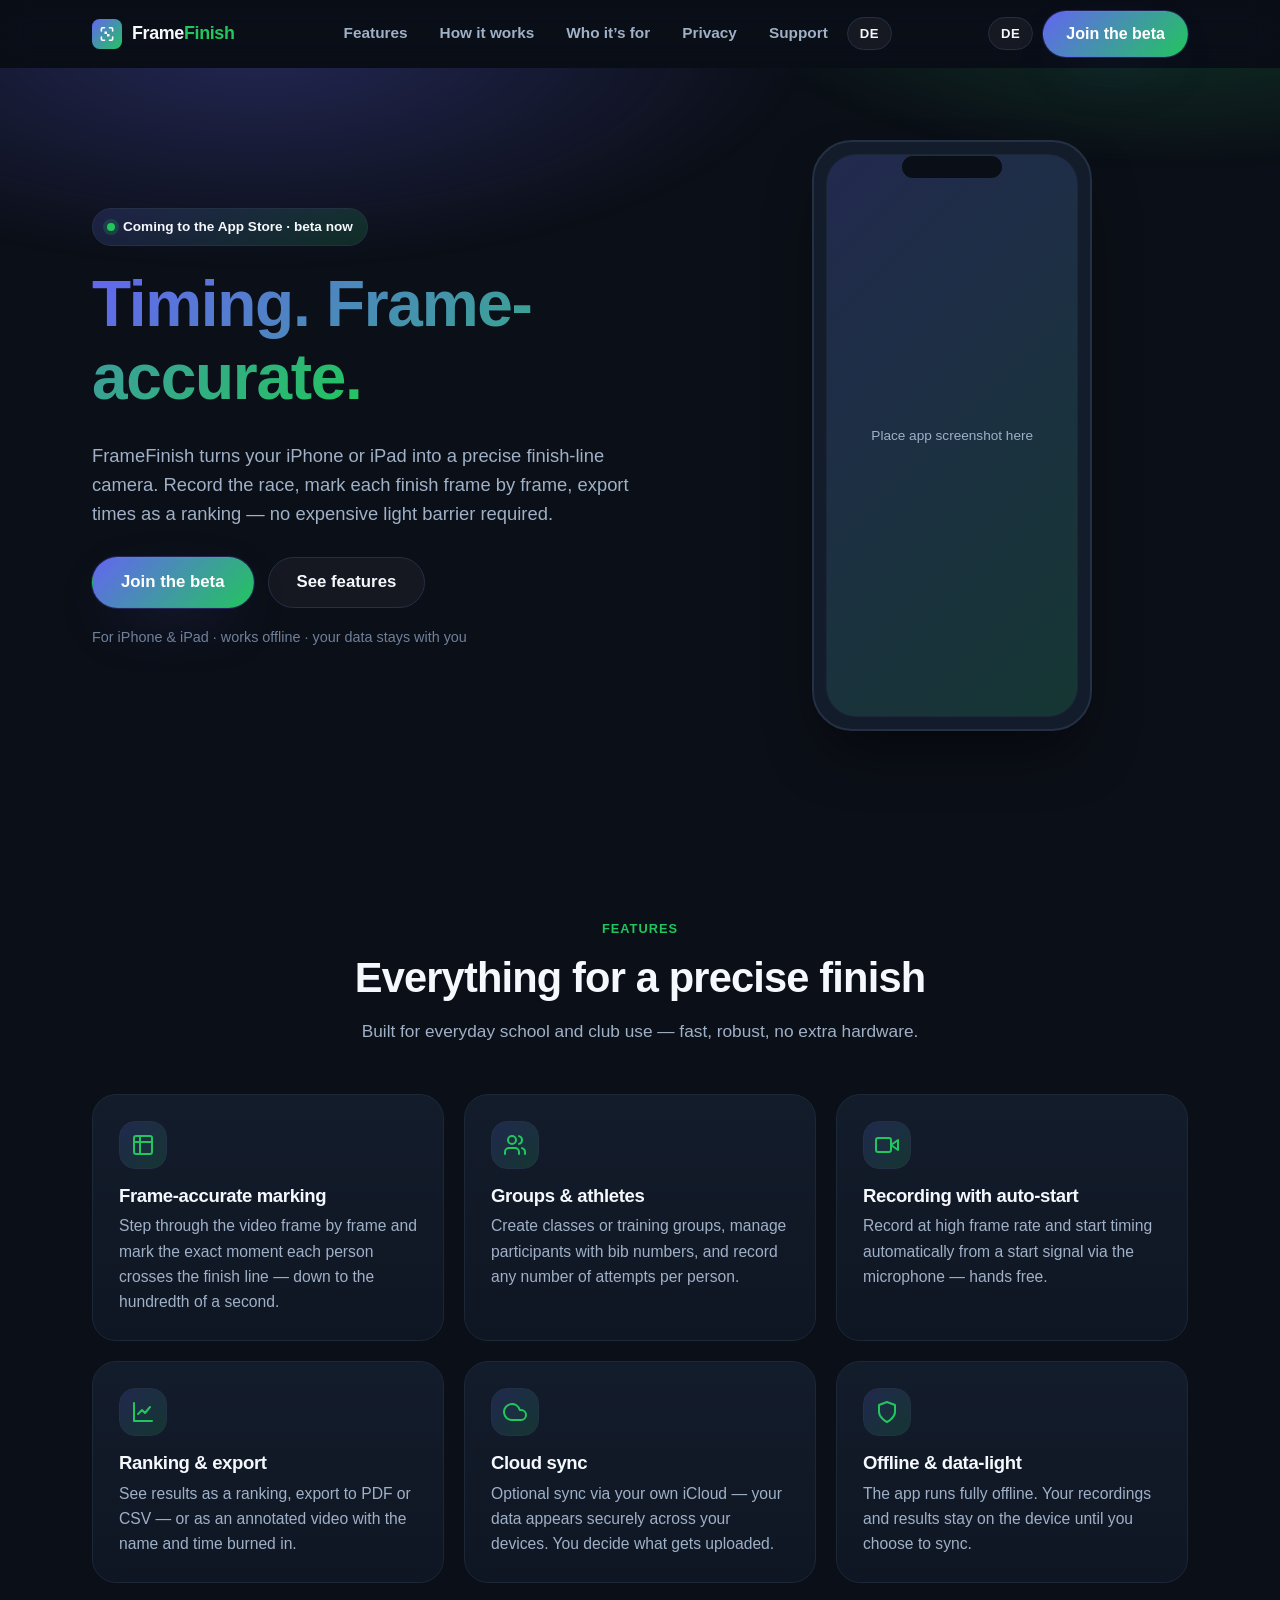
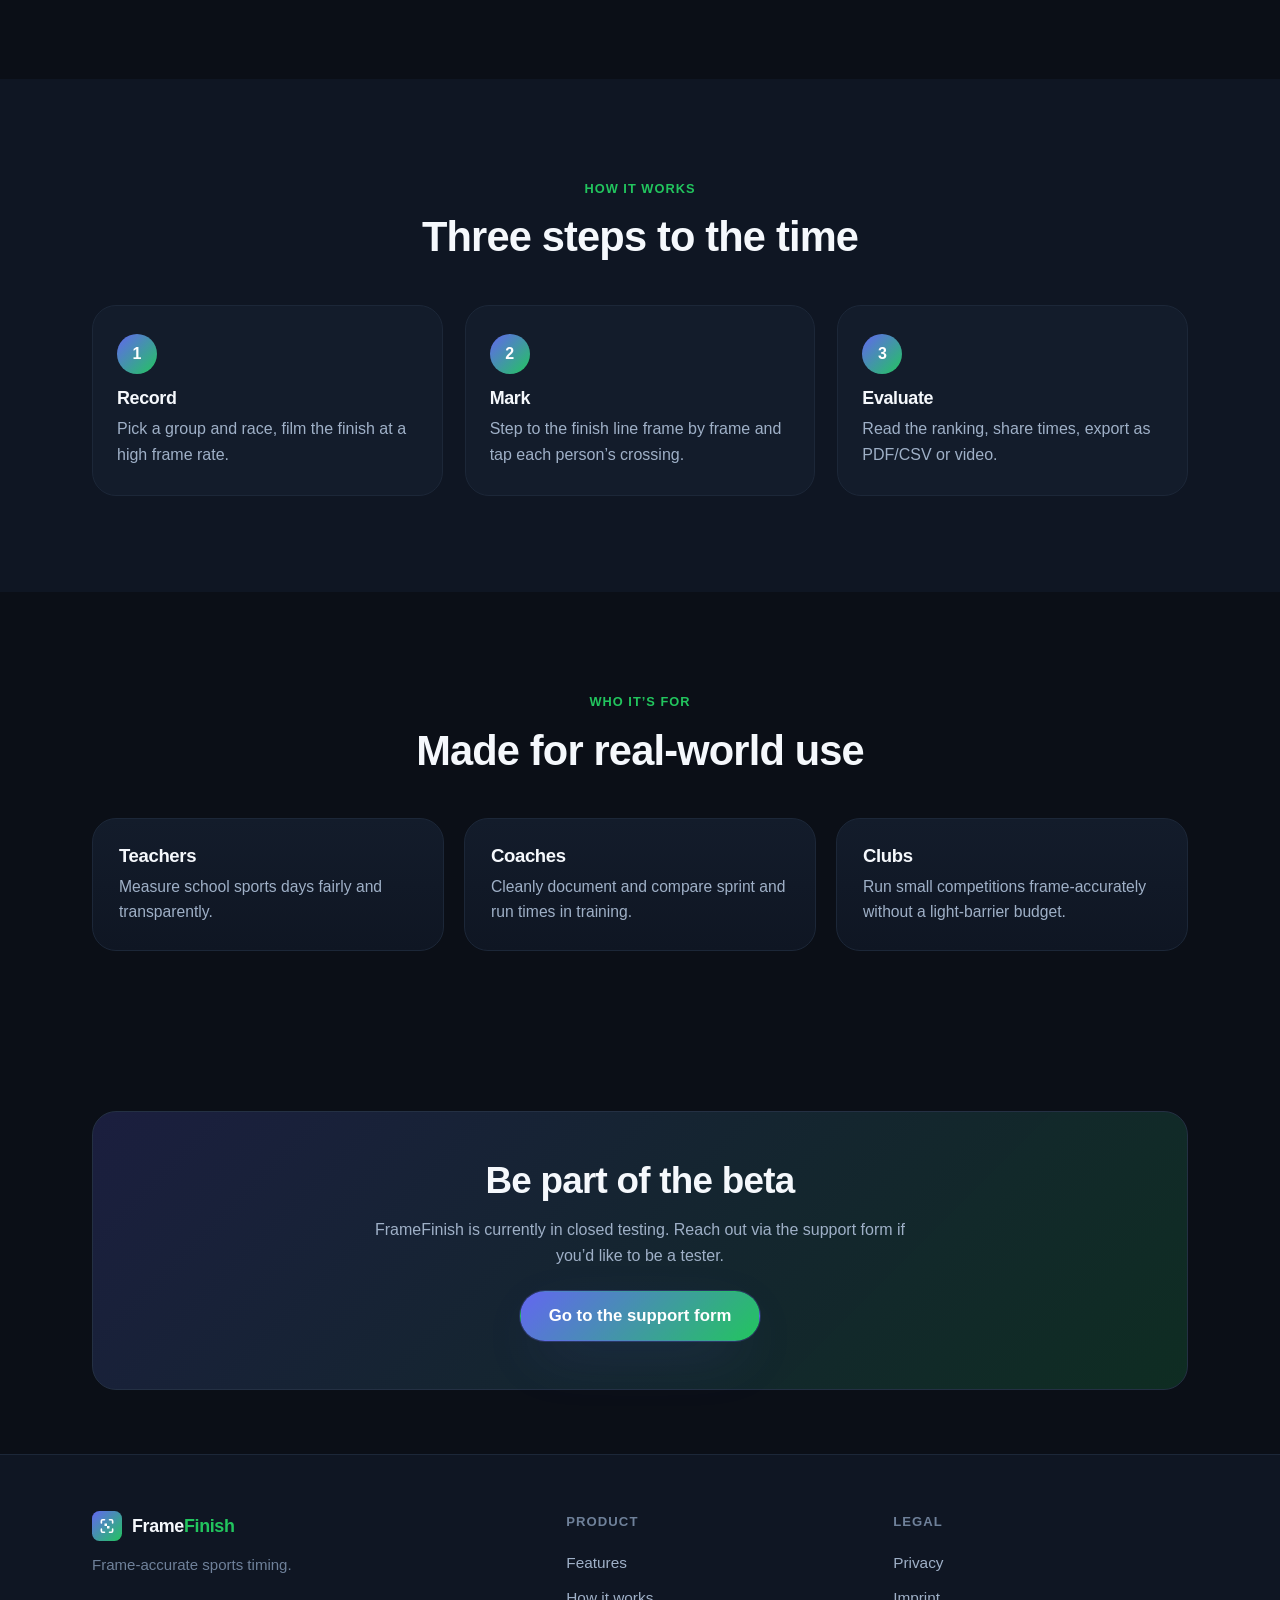
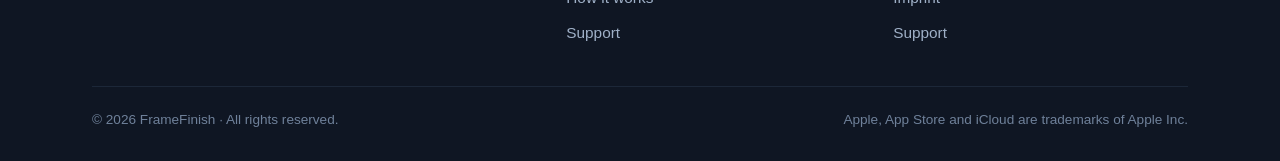
==== index.html @ 5fd40463 "FrameFinish website — initial commit Landing page with hero, features, how-it-works, audience sectio" ====
<!DOCTYPE html>
<html lang="de">
<head>
  <meta charset="UTF-8" />
  <meta name="viewport" content="width=device-width, initial-scale=1" />
  <title data-i18n="meta.title">FrameFinish — Zeitmessung. Frame-genau.</title>
  <meta name="description" data-i18n="meta.description" content="Frame-genaue Sport-Zeitmessung für Lehrkräfte und Trainer." />
  <meta name="theme-color" content="#0b0f17" />
  <link rel="icon" type="image/svg+xml" href="assets/favicon.svg" />
  <link rel="preconnect" href="https://api.web3forms.com" />
  <link rel="stylesheet" href="css/style.css" />
  <script src="js/config.js"></script>
  <script src="js/i18n.js"></script>
  <!-- Open Graph -->
  <meta property="og:title" content="FrameFinish — Frame-accurate sports timing" />
  <meta property="og:description" content="Turn your iPhone/iPad into a precise finish-line camera." />
  <meta property="og:type" content="website" />
</head>
<body>
  <!-- ===== Header ===== -->
  <header class="site-header">
    <div class="header-inner">
      <a class="brand" href="index.html" aria-label="FrameFinish">
        <svg class="brand-mark" viewBox="0 0 48 48" fill="none" aria-hidden="true">
          <rect width="48" height="48" rx="12" fill="url(#ffh)"/>
          <path d="M15 19v-3a2 2 0 0 1 2-2h3M33 19v-3a2 2 0 0 0-2-2h-3M15 29v3a2 2 0 0 0 2 2h3M33 29v3a2 2 0 0 1-2 2h-3" stroke="#fff" stroke-width="2.6" stroke-linecap="round"/>
          <g fill="#fff"><rect x="20" y="20" width="4" height="4"/><rect x="24" y="24" width="4" height="4"/></g>
          <defs><linearGradient id="ffh" x1="0" y1="0" x2="48" y2="48" gradientUnits="userSpaceOnUse"><stop stop-color="#6366F1"/><stop offset="1" stop-color="#22C55E"/></linearGradient></defs>
        </svg>
        <span>Frame<span class="brand-fin">Finish</span></span>
      </a>

      <nav class="nav" data-nav-menu>
        <a class="nav-link" href="#features" data-i18n="nav.features">Funktionen</a>
        <a class="nav-link" href="#how" data-i18n="nav.how">So funktioniert’s</a>
        <a class="nav-link" href="#audience" data-i18n="nav.audience">Für wen</a>
        <a class="nav-link" href="privacy.html" data-i18n="nav.privacy">Datenschutz</a>
        <a class="nav-link" href="support.html" data-i18n="nav.support">Support</a>
        <button class="lang-toggle" data-lang-toggle onclick="toggleLang()">EN</button>
      </nav>

      <div class="header-actions">
        <button class="lang-toggle" data-lang-toggle onclick="toggleLang()">EN</button>
        <a class="btn btn-primary" href="support.html" data-i18n="nav.cta">Beta testen</a>
        <button class="nav-toggle" data-nav-toggle aria-label="Menü" aria-expanded="false"><span></span></button>
      </div>
    </div>
  </header>

  <main>
    <!-- ===== Hero ===== -->
    <section class="hero">
      <div class="container hero-grid">
        <div>
          <span class="hero-badge"><span class="dot"></span><span data-i18n="hero.badge">Bald im App Store · jetzt als Beta</span></span>
          <h1><span class="grad" data-i18n="hero.title">Zeitmessung. Frame-genau.</span></h1>
          <p class="hero-sub" data-i18n="hero.subtitle">FrameFinish verwandelt dein iPhone in eine präzise Ziellinien-Kamera.</p>
          <div class="hero-actions">
            <a class="btn btn-primary btn-lg" href="support.html" data-i18n="hero.ctaPrimary">An der Beta teilnehmen</a>
            <a class="btn btn-ghost btn-lg" href="#features" data-i18n="hero.ctaSecondary">Funktionen ansehen</a>
          </div>
          <p class="hero-note" data-i18n="hero.note">Für iPhone &amp; iPad · funktioniert offline · Daten bleiben bei dir</p>
        </div>
        <div class="mockup" aria-hidden="true">
          <div class="mockup-screen"><span data-i18n="hero.mockup">App-Screenshot hier einsetzen</span></div>
        </div>
      </div>
    </section>

    <!-- ===== Features ===== -->
    <section class="section" id="features">
      <div class="container">
        <div class="center" style="margin-bottom:48px">
          <span class="eyebrow" data-i18n="nav.features">Funktionen</span>
          <h2 data-i18n="features.title">Alles für den präzisen Zieleinlauf</h2>
          <p class="lead" data-i18n="features.subtitle">Gebaut für den Schul- und Vereinsalltag.</p>
        </div>
        <div class="grid grid-3">
          <article class="card">
            <div class="icon"><svg viewBox="0 0 24 24" fill="none" stroke="currentColor" stroke-width="2" stroke-linecap="round" stroke-linejoin="round"><rect x="3" y="3" width="18" height="18" rx="2"/><path d="M3 9h18M9 3v18"/></svg></div>
            <h3 data-i18n="features.f1.title">Frame-genaue Auswertung</h3>
            <p data-i18n="features.f1.body"></p>
          </article>
          <article class="card">
            <div class="icon"><svg viewBox="0 0 24 24" fill="none" stroke="currentColor" stroke-width="2" stroke-linecap="round" stroke-linejoin="round"><path d="M16 21v-2a4 4 0 0 0-4-4H6a4 4 0 0 0-4 4v2"/><circle cx="9" cy="7" r="4"/><path d="M22 21v-2a4 4 0 0 0-3-3.87M16 3.13a4 4 0 0 1 0 7.75"/></svg></div>
            <h3 data-i18n="features.f2.title">Gruppen &amp; Athlet:innen</h3>
            <p data-i18n="features.f2.body"></p>
          </article>
          <article class="card">
            <div class="icon"><svg viewBox="0 0 24 24" fill="none" stroke="currentColor" stroke-width="2" stroke-linecap="round" stroke-linejoin="round"><path d="m23 7-7 5 7 5V7z"/><rect x="1" y="5" width="15" height="14" rx="2"/></svg></div>
            <h3 data-i18n="features.f3.title">Aufnahme mit Auto-Start</h3>
            <p data-i18n="features.f3.body"></p>
          </article>
          <article class="card">
            <div class="icon"><svg viewBox="0 0 24 24" fill="none" stroke="currentColor" stroke-width="2" stroke-linecap="round" stroke-linejoin="round"><path d="M3 3v18h18"/><path d="m7 14 4-4 3 3 5-6"/></svg></div>
            <h3 data-i18n="features.f4.title">Rangliste &amp; Export</h3>
            <p data-i18n="features.f4.body"></p>
          </article>
          <article class="card">
            <div class="icon"><svg viewBox="0 0 24 24" fill="none" stroke="currentColor" stroke-width="2" stroke-linecap="round" stroke-linejoin="round"><path d="M18 10h-1.26A8 8 0 1 0 9 20h9a5 5 0 0 0 0-10z"/></svg></div>
            <h3 data-i18n="features.f5.title">Cloud-Sync</h3>
            <p data-i18n="features.f5.body"></p>
          </article>
          <article class="card">
            <div class="icon"><svg viewBox="0 0 24 24" fill="none" stroke="currentColor" stroke-width="2" stroke-linecap="round" stroke-linejoin="round"><path d="M12 22s8-4 8-10V5l-8-3-8 3v7c0 6 8 10 8 10z"/></svg></div>
            <h3 data-i18n="features.f6.title">Offline &amp; datensparsam</h3>
            <p data-i18n="features.f6.body"></p>
          </article>
        </div>
      </div>
    </section>

    <!-- ===== How it works ===== -->
    <section class="section" id="how" style="background:var(--bg-2)">
      <div class="container">
        <div class="center" style="margin-bottom:44px">
          <span class="eyebrow" data-i18n="nav.how">So funktioniert’s</span>
          <h2 data-i18n="how.title">In drei Schritten zur Zeit</h2>
        </div>
        <div class="steps">
          <div class="step"><h3 data-i18n="how.s1.title">Aufnehmen</h3><p data-i18n="how.s1.body"></p></div>
          <div class="step"><h3 data-i18n="how.s2.title">Markieren</h3><p data-i18n="how.s2.body"></p></div>
          <div class="step"><h3 data-i18n="how.s3.title">Auswerten</h3><p data-i18n="how.s3.body"></p></div>
        </div>
      </div>
    </section>

    <!-- ===== Audience ===== -->
    <section class="section" id="audience">
      <div class="container">
        <div class="center" style="margin-bottom:44px">
          <span class="eyebrow" data-i18n="nav.audience">Für wen</span>
          <h2 data-i18n="audience.title">Gemacht für die Praxis</h2>
        </div>
        <div class="grid grid-3">
          <article class="card"><h3 data-i18n="audience.a1.title">Lehrkräfte</h3><p data-i18n="audience.a1.body"></p></article>
          <article class="card"><h3 data-i18n="audience.a2.title">Trainer:innen</h3><p data-i18n="audience.a2.body"></p></article>
          <article class="card"><h3 data-i18n="audience.a3.title">Vereine</h3><p data-i18n="audience.a3.body"></p></article>
        </div>
      </div>
    </section>

    <!-- ===== CTA ===== -->
    <section class="section-sm">
      <div class="container">
        <div class="cta-band">
          <h2 data-i18n="cta.title">Sei bei der Beta dabei</h2>
          <p data-i18n="cta.body"></p>
          <a class="btn btn-primary btn-lg" href="support.html" data-i18n="cta.button">Zum Support-Formular</a>
        </div>
      </div>
    </section>
  </main>

  <!-- ===== Footer ===== -->
  <footer class="site-footer">
    <div class="container">
      <div class="footer-grid">
        <div class="footer-brand">
          <a class="brand" href="index.html">
            <svg class="brand-mark" viewBox="0 0 48 48" fill="none" aria-hidden="true">
              <rect width="48" height="48" rx="12" fill="url(#fff)"/>
              <path d="M15 19v-3a2 2 0 0 1 2-2h3M33 19v-3a2 2 0 0 0-2-2h-3M15 29v3a2 2 0 0 0 2 2h3M33 29v3a2 2 0 0 1-2 2h-3" stroke="#fff" stroke-width="2.6" stroke-linecap="round"/>
              <g fill="#fff"><rect x="20" y="20" width="4" height="4"/><rect x="24" y="24" width="4" height="4"/></g>
              <defs><linearGradient id="fff" x1="0" y1="0" x2="48" y2="48" gradientUnits="userSpaceOnUse"><stop stop-color="#6366F1"/><stop offset="1" stop-color="#22C55E"/></linearGradient></defs>
            </svg>
            <span>Frame<span class="brand-fin">Finish</span></span>
          </a>
          <p data-i18n="footer.tagline">Frame-genaue Sport-Zeitmessung.</p>
        </div>
        <div class="footer-col">
          <h4 data-i18n="footer.product">Produkt</h4>
          <a href="#features" data-i18n="nav.features">Funktionen</a>
          <a href="#how" data-i18n="nav.how">So funktioniert’s</a>
          <a href="support.html" data-i18n="nav.support">Support</a>
        </div>
        <div class="footer-col">
          <h4 data-i18n="footer.legal">Rechtliches</h4>
          <a href="privacy.html" data-i18n="footer.privacy">Datenschutz</a>
          <a href="impressum.html" data-i18n="footer.impressum">Impressum</a>
          <a href="support.html" data-i18n="footer.support">Support</a>
        </div>
      </div>
      <div class="footer-bottom">
        <span>© <span data-year>2026</span> FrameFinish · <span data-i18n="footer.rights">Alle Rechte vorbehalten.</span></span>
        <span data-i18n="footer.disclaimer">Apple, App Store und iCloud sind Marken von Apple Inc.</span>
      </div>
    </div>
  </footer>

  <script src="js/main.js"></script>
</body>
</html>
---- css/style.css ----
/* =====================================================================
   FrameFinish — Website Design System
   Modern, dark, sport/tech. Indigo→Green accent. Mobile-first.
   ===================================================================== */

:root {
  /* Palette */
  --bg: #0b0f17;
  --bg-2: #0f1623;
  --surface: #131c2b;
  --surface-2: #1a2436;
  --border: #243043;
  --border-soft: #1c2738;

  --text: #f5f8fc;
  --muted: #9fb0c7;
  --muted-2: #6f819a;

  --primary: #6366f1;     /* indigo */
  --primary-600: #4f52e0;
  --accent: #22c55e;      /* green  */
  --accent-600: #16a34a;
  --amber: #f59e0b;

  --grad: linear-gradient(135deg, #6366f1 0%, #22c55e 100%);
  --grad-soft: linear-gradient(135deg, rgba(99,102,241,.18), rgba(34,197,94,.16));

  /* Shape */
  --r-sm: 10px;
  --r: 16px;
  --r-lg: 24px;
  --r-pill: 999px;

  --shadow: 0 10px 30px -12px rgba(0,0,0,.55);
  --shadow-lg: 0 30px 60px -20px rgba(0,0,0,.6);
  --glow: 0 0 0 1px rgba(99,102,241,.25), 0 20px 60px -20px rgba(99,102,241,.45);

  --maxw: 1140px;
  --header-h: 68px;
}

/* ---------- Reset / base ---------- */
*, *::before, *::after { box-sizing: border-box; }
html { scroll-behavior: smooth; -webkit-text-size-adjust: 100%; }
body {
  margin: 0;
  font-family: -apple-system, BlinkMacSystemFont, "Segoe UI", Roboto, Helvetica, Arial, sans-serif;
  background: var(--bg);
  color: var(--text);
  line-height: 1.6;
  -webkit-font-smoothing: antialiased;
  overflow-x: hidden;
}
img { max-width: 100%; display: block; }
a { color: inherit; text-decoration: none; }
h1, h2, h3 { line-height: 1.15; margin: 0 0 .4em; letter-spacing: -.02em; }
p { margin: 0 0 1em; }

.container { width: 100%; max-width: var(--maxw); margin: 0 auto; padding: 0 22px; }
.section { padding: 96px 0; position: relative; }
.section-sm { padding: 64px 0; }
.center { text-align: center; }

.eyebrow {
  display: inline-block; font-size: .8rem; font-weight: 700; letter-spacing: .08em;
  text-transform: uppercase; color: var(--accent); margin-bottom: 14px;
}
.section h2 { font-size: clamp(1.7rem, 3.6vw, 2.6rem); }
.section .lead { color: var(--muted); font-size: 1.08rem; max-width: 620px; margin: 0 auto 8px; }

/* ---------- Buttons ---------- */
.btn {
  display: inline-flex; align-items: center; justify-content: center; gap: 8px;
  font-weight: 650; font-size: 1rem; line-height: 1;
  padding: 14px 22px; border-radius: var(--r-pill);
  border: 1px solid transparent; cursor: pointer; transition: transform .15s ease, box-shadow .2s ease, background .2s ease, border-color .2s ease;
  white-space: nowrap;
}
.btn:active { transform: translateY(1px); }
.btn-primary { background: var(--grad); color: #fff; box-shadow: var(--glow); }
.btn-primary:hover { transform: translateY(-2px); box-shadow: 0 0 0 1px rgba(99,102,241,.4), 0 26px 70px -20px rgba(99,102,241,.6); }
.btn-ghost { background: rgba(255,255,255,.04); color: var(--text); border-color: var(--border); }
.btn-ghost:hover { background: rgba(255,255,255,.08); border-color: var(--muted-2); }
.btn-block { width: 100%; }
.btn-lg { padding: 16px 28px; font-size: 1.05rem; }

/* ---------- Header ---------- */
.site-header {
  position: sticky; top: 0; z-index: 50; height: var(--header-h);
  display: flex; align-items: center;
  background: rgba(11,15,23,.72); backdrop-filter: saturate(140%) blur(14px);
  -webkit-backdrop-filter: saturate(140%) blur(14px);
  border-bottom: 1px solid transparent; transition: border-color .2s ease, background .2s ease;
}
.site-header.scrolled { border-bottom-color: var(--border-soft); background: rgba(11,15,23,.9); }
.header-inner { display: flex; align-items: center; justify-content: space-between; width: 100%; max-width: var(--maxw); margin: 0 auto; padding: 0 22px; }

.brand { display: inline-flex; align-items: center; gap: 10px; font-weight: 800; font-size: 1.12rem; letter-spacing: -.02em; }
.brand .brand-mark { width: 30px; height: 30px; }
.brand .brand-fin { color: var(--accent); }

.nav { display: flex; align-items: center; gap: 6px; }
.nav a.nav-link { padding: 9px 13px; border-radius: var(--r-sm); color: var(--muted); font-weight: 550; font-size: .96rem; transition: color .15s ease, background .15s ease; }
.nav a.nav-link:hover { color: var(--text); background: rgba(255,255,255,.05); }

.header-actions { display: flex; align-items: center; gap: 10px; }
.lang-toggle {
  min-width: 42px; padding: 8px 12px; border-radius: var(--r-pill);
  background: rgba(255,255,255,.05); border: 1px solid var(--border);
  color: var(--text); font-weight: 700; font-size: .82rem; cursor: pointer; letter-spacing: .04em;
}
.lang-toggle:hover { border-color: var(--muted-2); }

.nav-toggle { display: none; width: 42px; height: 42px; border-radius: var(--r-sm); border: 1px solid var(--border); background: rgba(255,255,255,.05); cursor: pointer; align-items: center; justify-content: center; }
.nav-toggle span, .nav-toggle span::before, .nav-toggle span::after {
  content: ""; display: block; width: 18px; height: 2px; background: var(--text); position: relative; transition: .2s;
}
.nav-toggle span::before { position: absolute; top: -6px; }
.nav-toggle span::after { position: absolute; top: 6px; }

/* ---------- Hero ---------- */
.hero { position: relative; padding: 72px 0 88px; overflow: hidden; }
.hero::before {
  content: ""; position: absolute; inset: -20% -10% auto -10%; height: 620px;
  background: radial-gradient(60% 60% at 25% 20%, rgba(99,102,241,.28), transparent 60%),
              radial-gradient(50% 50% at 85% 10%, rgba(34,197,94,.22), transparent 60%);
  filter: blur(8px); pointer-events: none; z-index: 0;
}
.hero-grid { position: relative; z-index: 1; display: grid; grid-template-columns: 1.1fr .9fr; gap: 48px; align-items: center; }
.hero-badge {
  display: inline-flex; align-items: center; gap: 8px; padding: 7px 14px; border-radius: var(--r-pill);
  background: var(--grad-soft); border: 1px solid var(--border); color: var(--text);
  font-size: .85rem; font-weight: 600; margin-bottom: 22px;
}
.hero-badge .dot { width: 8px; height: 8px; border-radius: 50%; background: var(--accent); box-shadow: 0 0 0 4px rgba(34,197,94,.18); }
.hero h1 { font-size: clamp(2.3rem, 6vw, 4rem); font-weight: 850; }
.hero h1 .grad { background: var(--grad); -webkit-background-clip: text; background-clip: text; color: transparent; }
.hero-sub { color: var(--muted); font-size: 1.15rem; max-width: 560px; margin-bottom: 28px; }
.hero-actions { display: flex; flex-wrap: wrap; gap: 14px; margin-bottom: 18px; }
.hero-note { color: var(--muted-2); font-size: .9rem; }

/* Phone mockup */
.mockup {
  position: relative; justify-self: center; width: 280px; aspect-ratio: 9 / 19;
  background: var(--surface); border: 2px solid var(--border); border-radius: 40px;
  box-shadow: var(--shadow-lg); padding: 12px; display: flex;
}
.mockup::after { content: ""; position: absolute; top: 14px; left: 50%; transform: translateX(-50%); width: 100px; height: 22px; background: #0a0e16; border-radius: var(--r-pill); }
.mockup-screen {
  flex: 1; border-radius: 30px; background: var(--grad-soft);
  display: flex; align-items: center; justify-content: center; text-align: center;
  color: var(--muted); font-size: .85rem; padding: 20px; border: 1px solid var(--border-soft);
}

/* ---------- Feature grid ---------- */
.grid { display: grid; gap: 20px; }
.grid-3 { grid-template-columns: repeat(3, 1fr); }
.grid-2 { grid-template-columns: repeat(2, 1fr); }
.card {
  background: linear-gradient(180deg, var(--surface), var(--bg-2));
  border: 1px solid var(--border-soft); border-radius: var(--r-lg); padding: 26px;
  transition: transform .18s ease, border-color .2s ease, box-shadow .2s ease;
}
.card:hover { transform: translateY(-4px); border-color: var(--border); box-shadow: var(--shadow); }
.card .icon {
  width: 48px; height: 48px; border-radius: var(--r); display: flex; align-items: center; justify-content: center;
  background: var(--grad-soft); border: 1px solid var(--border); margin-bottom: 16px; color: var(--accent);
}
.card .icon svg { width: 24px; height: 24px; }
.card h3 { font-size: 1.16rem; }
.card p { color: var(--muted); margin: 0; font-size: .98rem; }

/* ---------- How it works ---------- */
.steps { counter-reset: step; display: grid; grid-template-columns: repeat(3, 1fr); gap: 22px; }
.step { position: relative; padding: 28px 24px; background: var(--surface); border: 1px solid var(--border-soft); border-radius: var(--r-lg); }
.step::before {
  counter-increment: step; content: counter(step);
  display: flex; align-items: center; justify-content: center; width: 40px; height: 40px;
  border-radius: 50%; background: var(--grad); color: #fff; font-weight: 800; margin-bottom: 14px;
}
.step h3 { font-size: 1.12rem; }
.step p { color: var(--muted); margin: 0; }

/* ---------- CTA band ---------- */
.cta-band { background: var(--grad-soft); border: 1px solid var(--border); border-radius: var(--r-lg); padding: 48px; text-align: center; }
.cta-band h2 { font-size: clamp(1.6rem, 3.4vw, 2.3rem); }
.cta-band p { color: var(--muted); max-width: 560px; margin: 0 auto 22px; }

/* ---------- Footer ---------- */
.site-footer { border-top: 1px solid var(--border-soft); background: var(--bg-2); padding: 56px 0 30px; }
.footer-grid { display: grid; grid-template-columns: 1.5fr 1fr 1fr; gap: 32px; margin-bottom: 36px; }
.footer-brand .brand { margin-bottom: 12px; }
.footer-brand p { color: var(--muted-2); max-width: 320px; font-size: .94rem; }
.footer-col h4 { font-size: .82rem; text-transform: uppercase; letter-spacing: .08em; color: var(--muted-2); margin: 0 0 14px; }
.footer-col a { display: block; color: var(--muted); padding: 5px 0; font-size: .96rem; }
.footer-col a:hover { color: var(--text); }
.footer-bottom { border-top: 1px solid var(--border-soft); padding-top: 22px; display: flex; flex-wrap: wrap; gap: 8px 18px; justify-content: space-between; color: var(--muted-2); font-size: .85rem; }

/* ---------- Legal / prose pages ---------- */
.page-hero { padding: 56px 0 24px; }
.page-hero h1 { font-size: clamp(2rem, 5vw, 3rem); }
.page-hero .updated { color: var(--muted-2); font-size: .9rem; }
.prose { max-width: 760px; }
.prose h2 { font-size: 1.3rem; margin-top: 36px; }
.prose h3 { font-size: 1.06rem; margin-top: 22px; color: var(--text); }
.prose p, .prose li { color: var(--muted); }
.prose a { color: var(--accent); text-decoration: underline; text-underline-offset: 3px; }
.prose ul { padding-left: 20px; }

/* Data table (Apple nutrition labels) */
.data-table { width: 100%; border-collapse: collapse; margin: 18px 0 8px; font-size: .94rem; overflow: hidden; border-radius: var(--r); border: 1px solid var(--border); }
.data-table th, .data-table td { text-align: left; padding: 12px 14px; border-bottom: 1px solid var(--border-soft); }
.data-table th { background: var(--surface-2); color: var(--text); font-weight: 650; }
.data-table tr:last-child td { border-bottom: none; }
.data-table td { color: var(--muted); }
.table-wrap { overflow-x: auto; }

/* Impressum image placeholder */
.impressum-card { max-width: 560px; background: var(--surface); border: 1px solid var(--border); border-radius: var(--r-lg); padding: 22px; }
.impressum-img { width: 100%; border-radius: var(--r); border: 1px dashed var(--border); }
.img-placeholder {
  width: 100%; min-height: 220px; border: 1px dashed var(--border); border-radius: var(--r);
  display: flex; align-items: center; justify-content: center; text-align: center; padding: 28px;
  color: var(--muted-2); background: var(--bg-2); font-size: .94rem;
}

/* ---------- Form ---------- */
.form-wrap { max-width: 620px; }
.form-row { margin-bottom: 16px; }
.form-row label { display: block; font-weight: 600; font-size: .92rem; margin-bottom: 7px; color: var(--text); }
.form-row input, .form-row textarea {
  width: 100%; padding: 13px 14px; border-radius: var(--r-sm);
  background: var(--bg-2); border: 1px solid var(--border); color: var(--text);
  font: inherit; font-size: 1rem; transition: border-color .15s ease, box-shadow .15s ease;
}
.form-row input:focus, .form-row textarea:focus { outline: none; border-color: var(--primary); box-shadow: 0 0 0 3px rgba(99,102,241,.25); }
.form-row textarea { min-height: 150px; resize: vertical; }
.honeypot { position: absolute; left: -9999px; width: 1px; height: 1px; overflow: hidden; }
.form-status { display: none; margin: 4px 0 14px; padding: 12px 14px; border-radius: var(--r-sm); font-size: .95rem; }
.form-status.success { background: rgba(34,197,94,.12); border: 1px solid rgba(34,197,94,.4); color: #86efac; }
.form-status.error { background: rgba(239,68,68,.12); border: 1px solid rgba(239,68,68,.4); color: #fca5a5; }
.form-disabled { display: none; padding: 16px; border-radius: var(--r); background: var(--surface); border: 1px solid var(--border); color: var(--muted); }
.form-hint { color: var(--muted-2); font-size: .85rem; margin-top: 6px; }

/* ---------- Responsive ---------- */
@media (max-width: 860px) {
  .hero-grid { grid-template-columns: 1fr; gap: 40px; }
  .mockup { width: 240px; }
  .grid-3, .steps { grid-template-columns: 1fr 1fr; }
  .footer-grid { grid-template-columns: 1fr 1fr; }
  .footer-brand { grid-column: 1 / -1; }
}
@media (max-width: 680px) {
  .section { padding: 64px 0; }
  .nav, .header-actions .lang-toggle { display: none; }
  .nav-toggle { display: flex; }
  /* Mobile dropdown menu */
  .nav.open {
    display: flex; flex-direction: column; gap: 4px; position: absolute; top: var(--header-h); left: 0; right: 0;
    background: rgba(11,15,23,.97); backdrop-filter: blur(14px); border-bottom: 1px solid var(--border);
    padding: 14px 22px 18px; align-items: stretch;
  }
  .nav.open a.nav-link { padding: 12px 10px; font-size: 1.02rem; }
  .nav.open .lang-toggle { display: inline-block; align-self: flex-start; margin-top: 6px; }
  .grid-3, .grid-2, .steps { grid-template-columns: 1fr; }
  .cta-band { padding: 32px 22px; }
  .footer-grid { grid-template-columns: 1fr; }
}

/* Reduced motion */
@media (prefers-reduced-motion: reduce) {
  * { scroll-behavior: auto !important; transition: none !important; }
}
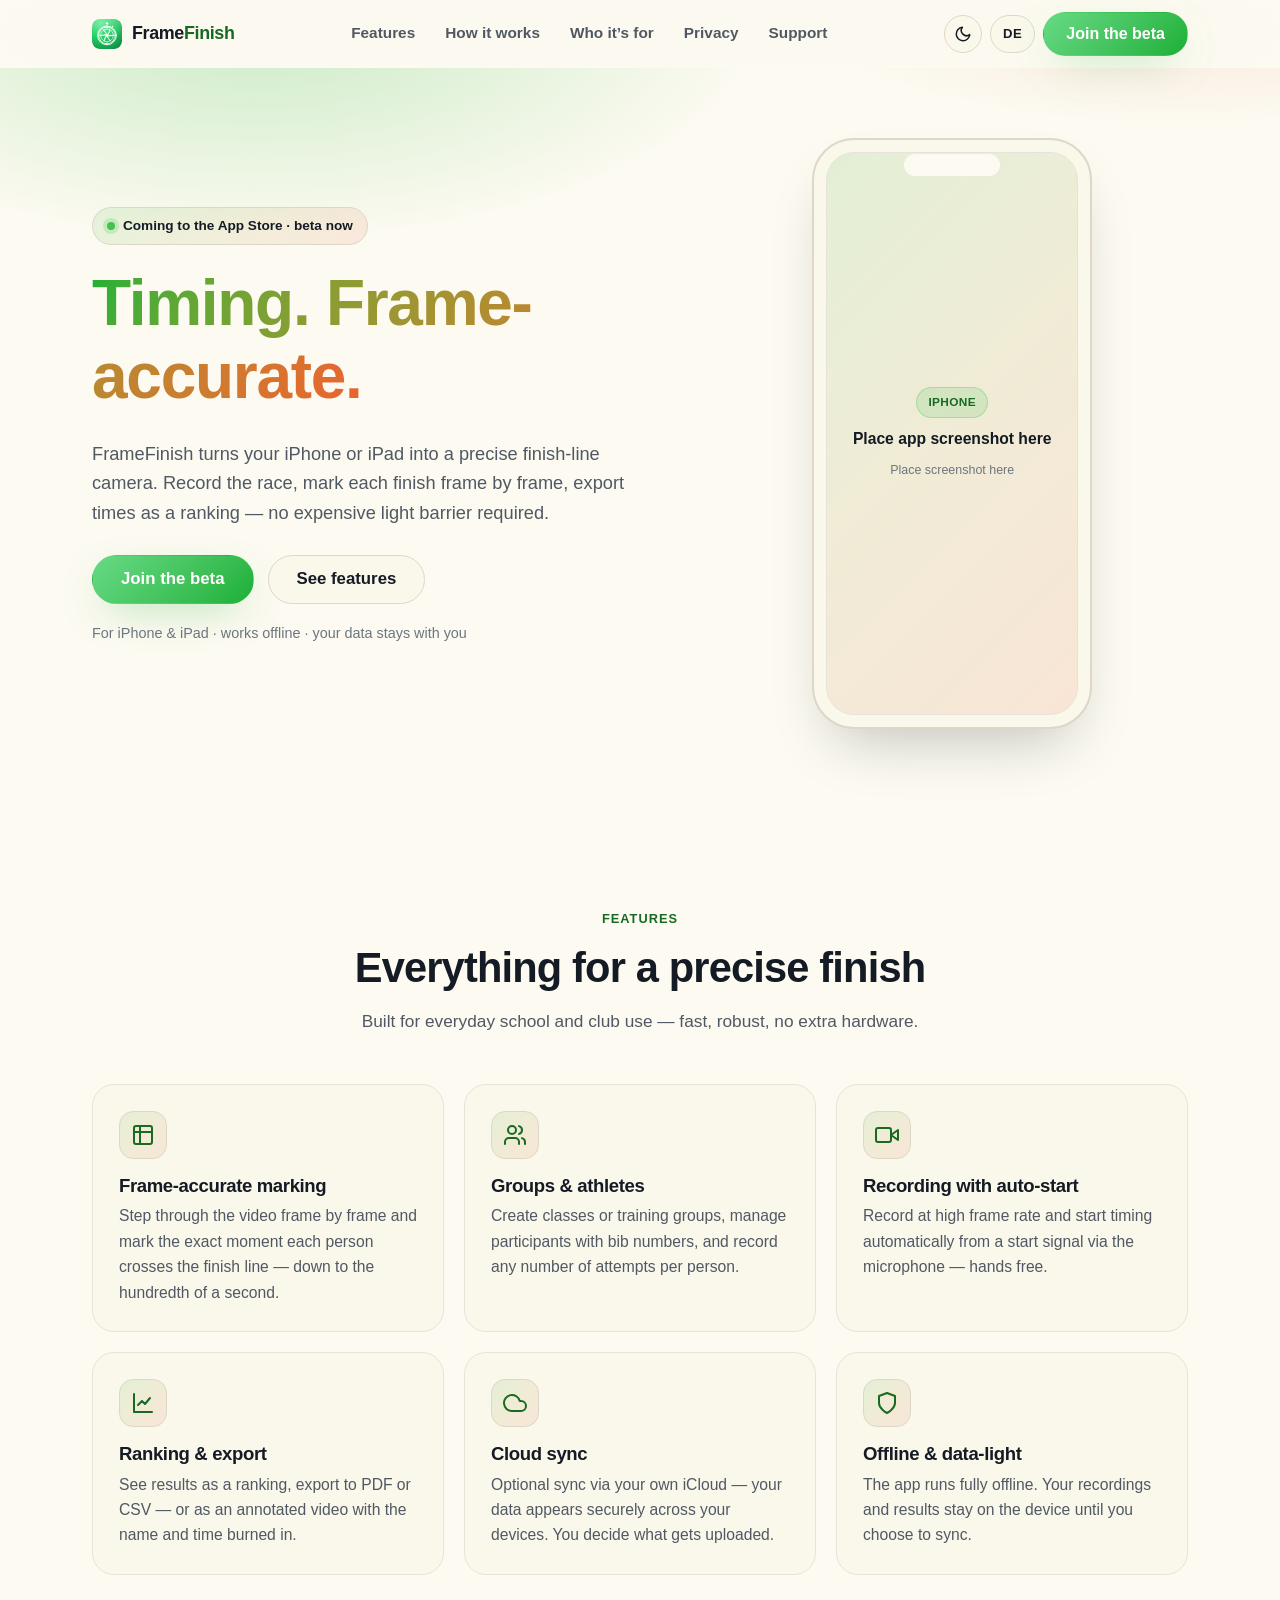
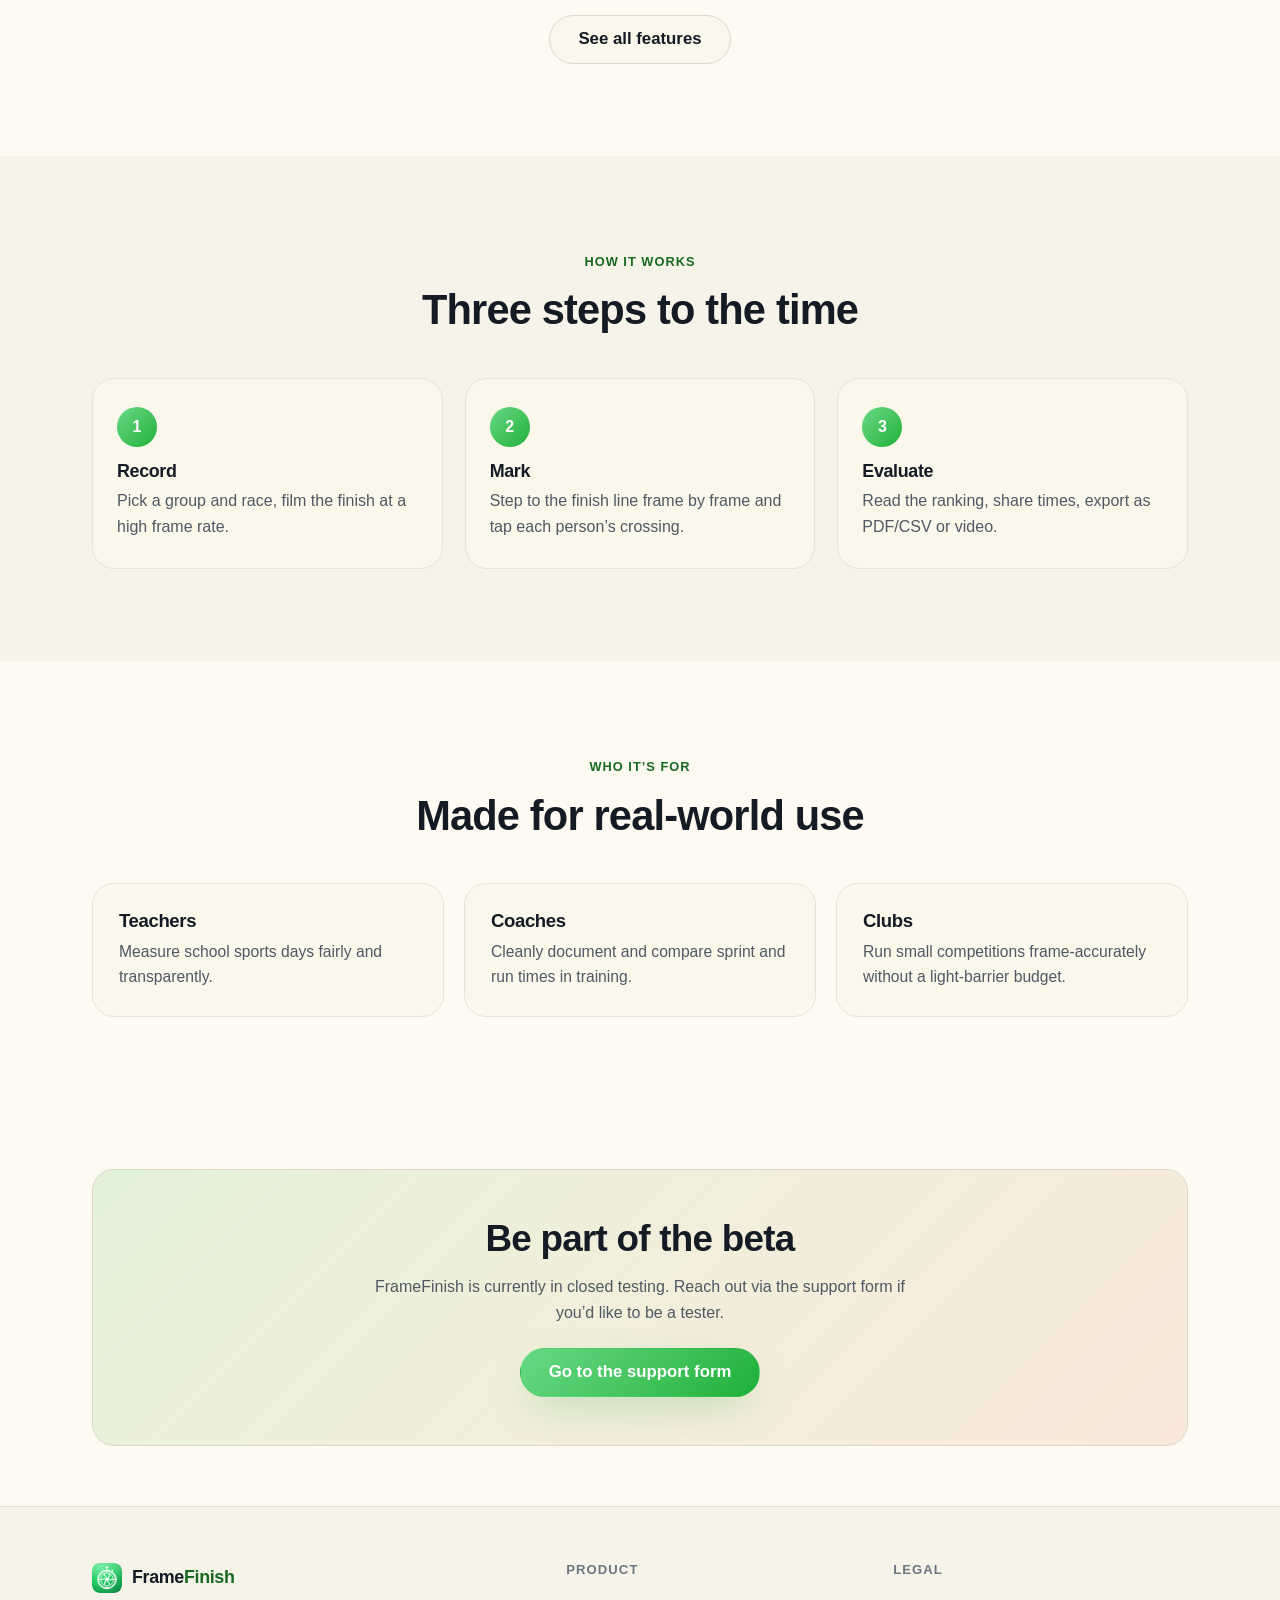
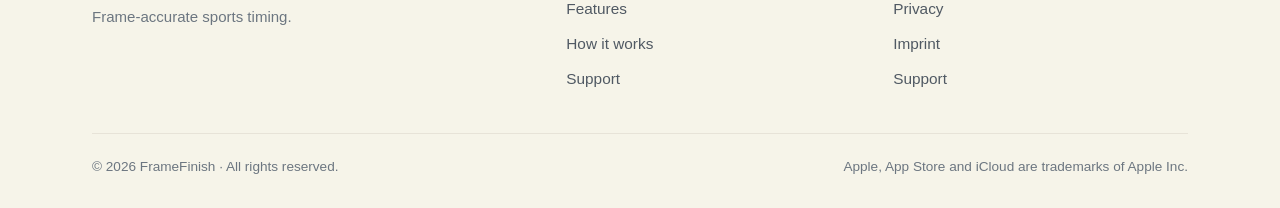
==== commit 0a300760: "redesign: match app design — OKLCH green/orange theme, real logo, feature tour, light+dark - New OKL" ====
--- a/index.html
+++ b/index.html
@@ -5,15 +5,17 @@
   <meta name="viewport" content="width=device-width, initial-scale=1" />
   <title data-i18n="meta.title">FrameFinish — Zeitmessung. Frame-genau.</title>
   <meta name="description" data-i18n="meta.description" content="Frame-genaue Sport-Zeitmessung für Lehrkräfte und Trainer." />
-  <meta name="theme-color" content="#0b0f17" />
+  <meta name="theme-color" content="#fbfbf6" />
   <link rel="icon" type="image/svg+xml" href="assets/favicon.svg" />
   <link rel="preconnect" href="https://api.web3forms.com" />
   <link rel="stylesheet" href="css/style.css" />
   <script src="js/config.js"></script>
+  <script src="js/theme.js"></script>
   <script src="js/i18n.js"></script>
   <!-- Open Graph -->
   <meta property="og:title" content="FrameFinish — Frame-accurate sports timing" />
   <meta property="og:description" content="Turn your iPhone/iPad into a precise finish-line camera." />
+  <meta property="og:image" content="assets/logo.svg" />
   <meta property="og:type" content="website" />
 </head>
 <body>
@@ -21,26 +23,29 @@
   <header class="site-header">
     <div class="header-inner">
       <a class="brand" href="index.html" aria-label="FrameFinish">
-        <svg class="brand-mark" viewBox="0 0 48 48" fill="none" aria-hidden="true">
-          <rect width="48" height="48" rx="12" fill="url(#ffh)"/>
-          <path d="M15 19v-3a2 2 0 0 1 2-2h3M33 19v-3a2 2 0 0 0-2-2h-3M15 29v3a2 2 0 0 0 2 2h3M33 29v3a2 2 0 0 1-2 2h-3" stroke="#fff" stroke-width="2.6" stroke-linecap="round"/>
-          <g fill="#fff"><rect x="20" y="20" width="4" height="4"/><rect x="24" y="24" width="4" height="4"/></g>
-          <defs><linearGradient id="ffh" x1="0" y1="0" x2="48" y2="48" gradientUnits="userSpaceOnUse"><stop stop-color="#6366F1"/><stop offset="1" stop-color="#22C55E"/></linearGradient></defs>
-        </svg>
+        <img class="brand-mark" src="assets/logo.svg" alt="" width="30" height="30" />
         <span>Frame<span class="brand-fin">Finish</span></span>
       </a>
 
       <nav class="nav" data-nav-menu>
-        <a class="nav-link" href="#features" data-i18n="nav.features">Funktionen</a>
+        <a class="nav-link" href="features.html" data-i18n="nav.features">Funktionen</a>
         <a class="nav-link" href="#how" data-i18n="nav.how">So funktioniert’s</a>
         <a class="nav-link" href="#audience" data-i18n="nav.audience">Für wen</a>
         <a class="nav-link" href="privacy.html" data-i18n="nav.privacy">Datenschutz</a>
         <a class="nav-link" href="support.html" data-i18n="nav.support">Support</a>
-        <button class="lang-toggle" data-lang-toggle onclick="toggleLang()">EN</button>
+        <button class="theme-toggle" data-theme-toggle type="button" aria-label="Theme">
+          <svg class="ic-moon" viewBox="0 0 24 24" fill="none" stroke="currentColor" stroke-width="2" stroke-linecap="round" stroke-linejoin="round" aria-hidden="true"><path d="M21 12.8A9 9 0 1 1 11.2 3a7 7 0 0 0 9.8 9.8z"/></svg>
+          <svg class="ic-sun" viewBox="0 0 24 24" fill="none" stroke="currentColor" stroke-width="2" stroke-linecap="round" stroke-linejoin="round" aria-hidden="true"><circle cx="12" cy="12" r="4"/><path d="M12 2v2M12 20v2M4.9 4.9l1.4 1.4M17.7 17.7l1.4 1.4M2 12h2M20 12h2M6.3 17.7l-1.4 1.4M19.1 4.9l-1.4 1.4"/></svg>
+        </button>
+        <button class="lang-toggle" data-lang-toggle type="button" onclick="toggleLang()">EN</button>
       </nav>
 
       <div class="header-actions">
-        <button class="lang-toggle" data-lang-toggle onclick="toggleLang()">EN</button>
+        <button class="theme-toggle" data-theme-toggle type="button" aria-label="Theme">
+          <svg class="ic-moon" viewBox="0 0 24 24" fill="none" stroke="currentColor" stroke-width="2" stroke-linecap="round" stroke-linejoin="round" aria-hidden="true"><path d="M21 12.8A9 9 0 1 1 11.2 3a7 7 0 0 0 9.8 9.8z"/></svg>
+          <svg class="ic-sun" viewBox="0 0 24 24" fill="none" stroke="currentColor" stroke-width="2" stroke-linecap="round" stroke-linejoin="round" aria-hidden="true"><circle cx="12" cy="12" r="4"/><path d="M12 2v2M12 20v2M4.9 4.9l1.4 1.4M17.7 17.7l1.4 1.4M2 12h2M20 12h2M6.3 17.7l-1.4 1.4M19.1 4.9l-1.4 1.4"/></svg>
+        </button>
+        <button class="lang-toggle" data-lang-toggle type="button" onclick="toggleLang()">EN</button>
         <a class="btn btn-primary" href="support.html" data-i18n="nav.cta">Beta testen</a>
         <button class="nav-toggle" data-nav-toggle aria-label="Menü" aria-expanded="false"><span></span></button>
       </div>
@@ -57,17 +62,27 @@
           <p class="hero-sub" data-i18n="hero.subtitle">FrameFinish verwandelt dein iPhone in eine präzise Ziellinien-Kamera.</p>
           <div class="hero-actions">
             <a class="btn btn-primary btn-lg" href="support.html" data-i18n="hero.ctaPrimary">An der Beta teilnehmen</a>
-            <a class="btn btn-ghost btn-lg" href="#features" data-i18n="hero.ctaSecondary">Funktionen ansehen</a>
+            <a class="btn btn-ghost btn-lg" href="features.html" data-i18n="hero.ctaSecondary">Funktionen ansehen</a>
           </div>
           <p class="hero-note" data-i18n="hero.note">Für iPhone &amp; iPad · funktioniert offline · Daten bleiben bei dir</p>
         </div>
-        <div class="mockup" aria-hidden="true">
-          <div class="mockup-screen"><span data-i18n="hero.mockup">App-Screenshot hier einsetzen</span></div>
-        </div>
-      </div>
-    </section>
-
-    <!-- ===== Features ===== -->
+
+        <!-- iPhone-Mockup: Screenshot später einsetzen.
+             So gehst du vor: ersetze den <div class="shot-note">…</div> durch
+             <img src="assets/shots/home.png" alt="FrameFinish Startbildschirm" /> -->
+        <div class="device device-phone">
+          <div class="device-screen">
+            <div class="shot-note">
+              <span class="shot-chip">iPhone</span>
+              <span class="shot-title" data-i18n="hero.mockup">App-Screenshot hier einsetzen</span>
+              <span class="shot-hint" data-i18n="tour.shotHint">Screenshot hier einsetzen</span>
+            </div>
+          </div>
+        </div>
+      </div>
+    </section>
+
+    <!-- ===== Feature highlights ===== -->
     <section class="section" id="features">
       <div class="container">
         <div class="center" style="margin-bottom:48px">
@@ -107,11 +122,14 @@
             <p data-i18n="features.f6.body"></p>
           </article>
         </div>
+        <div class="center" style="margin-top:40px">
+          <a class="btn btn-ghost btn-lg" href="features.html" data-i18n="features.all">Alle Funktionen ansehen</a>
+        </div>
       </div>
     </section>
 
     <!-- ===== How it works ===== -->
-    <section class="section" id="how" style="background:var(--bg-2)">
+    <section class="section alt" id="how">
       <div class="container">
         <div class="center" style="margin-bottom:44px">
           <span class="eyebrow" data-i18n="nav.how">So funktioniert’s</span>
@@ -158,19 +176,14 @@
       <div class="footer-grid">
         <div class="footer-brand">
           <a class="brand" href="index.html">
-            <svg class="brand-mark" viewBox="0 0 48 48" fill="none" aria-hidden="true">
-              <rect width="48" height="48" rx="12" fill="url(#fff)"/>
-              <path d="M15 19v-3a2 2 0 0 1 2-2h3M33 19v-3a2 2 0 0 0-2-2h-3M15 29v3a2 2 0 0 0 2 2h3M33 29v3a2 2 0 0 1-2 2h-3" stroke="#fff" stroke-width="2.6" stroke-linecap="round"/>
-              <g fill="#fff"><rect x="20" y="20" width="4" height="4"/><rect x="24" y="24" width="4" height="4"/></g>
-              <defs><linearGradient id="fff" x1="0" y1="0" x2="48" y2="48" gradientUnits="userSpaceOnUse"><stop stop-color="#6366F1"/><stop offset="1" stop-color="#22C55E"/></linearGradient></defs>
-            </svg>
+            <img class="brand-mark" src="assets/logo.svg" alt="" width="30" height="30" />
             <span>Frame<span class="brand-fin">Finish</span></span>
           </a>
           <p data-i18n="footer.tagline">Frame-genaue Sport-Zeitmessung.</p>
         </div>
         <div class="footer-col">
           <h4 data-i18n="footer.product">Produkt</h4>
-          <a href="#features" data-i18n="nav.features">Funktionen</a>
+          <a href="features.html" data-i18n="nav.features">Funktionen</a>
           <a href="#how" data-i18n="nav.how">So funktioniert’s</a>
           <a href="support.html" data-i18n="nav.support">Support</a>
         </div>
--- a/css/style.css
+++ b/css/style.css
@@ -1,42 +1,136 @@
 /* =====================================================================
    FrameFinish — Website Design System
-   Modern, dark, sport/tech. Indigo→Green accent. Mobile-first.
+   Mirrors the app: green primary (oklch 145°) + orange accent (35°),
+   10px radius family, light + dark via prefers-color-scheme + manual
+   [data-theme] override. OKLCH tokens with a hex fallback.
    ===================================================================== */
 
+/* ---------- Tokens: LIGHT (default) ---------- */
 :root {
-  /* Palette */
-  --bg: #0b0f17;
-  --bg-2: #0f1623;
-  --surface: #131c2b;
-  --surface-2: #1a2436;
-  --border: #243043;
-  --border-soft: #1c2738;
-
-  --text: #f5f8fc;
-  --muted: #9fb0c7;
-  --muted-2: #6f819a;
-
-  --primary: #6366f1;     /* indigo */
-  --primary-600: #4f52e0;
-  --accent: #22c55e;      /* green  */
-  --accent-600: #16a34a;
-  --amber: #f59e0b;
-
-  --grad: linear-gradient(135deg, #6366f1 0%, #22c55e 100%);
-  --grad-soft: linear-gradient(135deg, rgba(99,102,241,.18), rgba(34,197,94,.16));
-
-  /* Shape */
+  color-scheme: light;
+
+  --bg:          oklch(0.985 0.012 95);
+  --bg-2:        oklch(0.965 0.014 95);
+  --surface:     oklch(0.975 0.016 95);
+  --surface-2:   oklch(0.94 0.015 95);
+  --border:      oklch(0.88 0.02 90);
+  --border-soft: oklch(0.915 0.015 90);
+
+  --text:    oklch(0.22 0.02 250);
+  --muted:   oklch(0.46 0.02 250);
+  --muted-2: oklch(0.56 0.02 250);
+
+  --primary:     oklch(0.72 0.19 145);   /* brand green */
+  --primary-600: oklch(0.64 0.19 145);
+  --primary-ink: oklch(0.46 0.13 145);   /* green text on light */
+  --on-primary:  #ffffff;
+  --accent:      oklch(0.66 0.18 35);    /* warm orange */
+  --accent-600:  oklch(0.60 0.18 35);
+
+  --grad:      linear-gradient(135deg, oklch(0.80 0.16 150), oklch(0.66 0.20 145));
+  --grad-hero: linear-gradient(120deg, oklch(0.66 0.20 145), oklch(0.66 0.18 40));
+  --grad-soft: linear-gradient(135deg, oklch(0.72 0.19 145 / .14), oklch(0.66 0.18 35 / .12));
+  --ring:      oklch(0.72 0.19 145 / .45);
+
   --r-sm: 10px;
-  --r: 16px;
-  --r-lg: 24px;
+  --r: 14px;
+  --r-lg: 22px;
   --r-pill: 999px;
 
-  --shadow: 0 10px 30px -12px rgba(0,0,0,.55);
-  --shadow-lg: 0 30px 60px -20px rgba(0,0,0,.6);
-  --glow: 0 0 0 1px rgba(99,102,241,.25), 0 20px 60px -20px rgba(99,102,241,.45);
+  --shadow:    0 10px 30px -14px oklch(0.22 0.02 250 / .22);
+  --shadow-lg: 0 30px 60px -24px oklch(0.22 0.02 250 / .28);
+  --glow:      0 14px 40px -16px oklch(0.66 0.20 145 / .5);
 
   --maxw: 1140px;
   --header-h: 68px;
+}
+
+/* ---------- Tokens: DARK ---------- */
+[data-theme="dark"] {
+  color-scheme: dark;
+
+  --bg:          oklch(0.16 0.02 250);
+  --bg-2:        oklch(0.185 0.022 250);
+  --surface:     oklch(0.215 0.025 250);
+  --surface-2:   oklch(0.25 0.025 250);
+  --border:      oklch(0.32 0.02 250);
+  --border-soft: oklch(0.27 0.02 250);
+
+  --text:    oklch(0.97 0.01 250);
+  --muted:   oklch(0.72 0.02 250);
+  --muted-2: oklch(0.6 0.02 250);
+
+  --primary:     oklch(0.82 0.19 145);
+  --primary-600: oklch(0.75 0.19 145);
+  --primary-ink: oklch(0.86 0.16 145);
+  --on-primary:  oklch(0.18 0.05 145);
+  --accent:      oklch(0.72 0.18 40);
+  --accent-600:  oklch(0.66 0.18 40);
+
+  --grad:      linear-gradient(135deg, oklch(0.86 0.15 150), oklch(0.76 0.2 145));
+  --grad-hero: linear-gradient(120deg, oklch(0.86 0.18 145), oklch(0.8 0.16 50));
+  --grad-soft: linear-gradient(135deg, oklch(0.82 0.19 145 / .18), oklch(0.72 0.18 40 / .14));
+  --ring:      oklch(0.82 0.19 145 / .5);
+
+  --shadow:    0 10px 30px -12px #000a;
+  --shadow-lg: 0 30px 60px -20px #000c;
+  --glow:      0 16px 46px -16px oklch(0.82 0.19 145 / .45);
+}
+
+/* System preselection (no manual choice yet) → follow OS, dark */
+@media (prefers-color-scheme: dark) {
+  :root:not([data-theme="light"]) {
+    color-scheme: dark;
+
+    --bg:          oklch(0.16 0.02 250);
+    --bg-2:        oklch(0.185 0.022 250);
+    --surface:     oklch(0.215 0.025 250);
+    --surface-2:   oklch(0.25 0.025 250);
+    --border:      oklch(0.32 0.02 250);
+    --border-soft: oklch(0.27 0.02 250);
+
+    --text:    oklch(0.97 0.01 250);
+    --muted:   oklch(0.72 0.02 250);
+    --muted-2: oklch(0.6 0.02 250);
+
+    --primary:     oklch(0.82 0.19 145);
+    --primary-600: oklch(0.75 0.19 145);
+    --primary-ink: oklch(0.86 0.16 145);
+    --on-primary:  oklch(0.18 0.05 145);
+    --accent:      oklch(0.72 0.18 40);
+    --accent-600:  oklch(0.66 0.18 40);
+
+    --grad:      linear-gradient(135deg, oklch(0.86 0.15 150), oklch(0.76 0.2 145));
+    --grad-hero: linear-gradient(120deg, oklch(0.86 0.18 145), oklch(0.8 0.16 50));
+    --grad-soft: linear-gradient(135deg, oklch(0.82 0.19 145 / .18), oklch(0.72 0.18 40 / .14));
+    --ring:      oklch(0.82 0.19 145 / .5);
+
+    --shadow:    0 10px 30px -12px #000a;
+    --shadow-lg: 0 30px 60px -20px #000c;
+    --glow:      0 16px 46px -16px oklch(0.82 0.19 145 / .45);
+  }
+}
+
+/* Hex fallback for browsers without OKLCH (very old; Apple devices are fine) */
+@supports not (color: oklch(1 0 0)) {
+  :root {
+    --bg:#fbfbf6; --bg-2:#f4f4ee; --surface:#f7f6f1; --surface-2:#ecebe4;
+    --border:#deded6; --border-soft:#e8e7df;
+    --text:#262a31; --muted:#5e6570; --muted-2:#79808b;
+    --primary:#22b85f; --primary-600:#1a9c4f; --primary-ink:#1f7a45; --on-primary:#fff;
+    --accent:#e0662f; --accent-600:#c85522;
+    --grad:linear-gradient(135deg,#3fd07a,#1faa54);
+    --grad-hero:linear-gradient(120deg,#1faa54,#e0662f);
+    --grad-soft:linear-gradient(135deg,rgba(34,184,95,.14),rgba(224,102,47,.12));
+    --ring:rgba(34,184,95,.45);
+  }
+  [data-theme="dark"] {
+    --bg:#14181f; --bg-2:#191e27; --surface:#1d232e; --surface-2:#242b37;
+    --border:#343b47; --border-soft:#2a313c;
+    --text:#f2f5fa; --muted:#a6adb8; --muted-2:#8b929d;
+    --primary:#43d27e; --primary-600:#34c06e; --primary-ink:#6ee0a0; --on-primary:#0e2417;
+    --accent:#f0884f; --accent-600:#dd7440;
+  }
 }
 
 /* ---------- Reset / base ---------- */
@@ -44,74 +138,93 @@
 html { scroll-behavior: smooth; -webkit-text-size-adjust: 100%; }
 body {
   margin: 0;
-  font-family: -apple-system, BlinkMacSystemFont, "Segoe UI", Roboto, Helvetica, Arial, sans-serif;
+  font-family: -apple-system, BlinkMacSystemFont, "SF Pro Text", "Segoe UI", Roboto, Helvetica, Arial, sans-serif;
   background: var(--bg);
   color: var(--text);
-  line-height: 1.6;
+  line-height: 1.62;
   -webkit-font-smoothing: antialiased;
   overflow-x: hidden;
-}
-img { max-width: 100%; display: block; }
+  transition: background .25s ease, color .25s ease;
+}
+img, svg { max-width: 100%; }
+img { display: block; }
 a { color: inherit; text-decoration: none; }
-h1, h2, h3 { line-height: 1.15; margin: 0 0 .4em; letter-spacing: -.02em; }
+h1, h2, h3, h4 { line-height: 1.14; margin: 0 0 .4em; letter-spacing: -.02em; }
 p { margin: 0 0 1em; }
 
 .container { width: 100%; max-width: var(--maxw); margin: 0 auto; padding: 0 22px; }
-.section { padding: 96px 0; position: relative; }
-.section-sm { padding: 64px 0; }
+.section { padding: 92px 0; position: relative; }
+.section-sm { padding: 60px 0; }
 .center { text-align: center; }
+.alt { background: var(--bg-2); }
 
 .eyebrow {
   display: inline-block; font-size: .8rem; font-weight: 700; letter-spacing: .08em;
-  text-transform: uppercase; color: var(--accent); margin-bottom: 14px;
+  text-transform: uppercase; color: var(--primary-ink); margin-bottom: 14px;
 }
 .section h2 { font-size: clamp(1.7rem, 3.6vw, 2.6rem); }
-.section .lead { color: var(--muted); font-size: 1.08rem; max-width: 620px; margin: 0 auto 8px; }
+.section .lead { color: var(--muted); font-size: 1.08rem; max-width: 640px; margin: 0 auto 8px; }
 
 /* ---------- Buttons ---------- */
 .btn {
   display: inline-flex; align-items: center; justify-content: center; gap: 8px;
   font-weight: 650; font-size: 1rem; line-height: 1;
-  padding: 14px 22px; border-radius: var(--r-pill);
-  border: 1px solid transparent; cursor: pointer; transition: transform .15s ease, box-shadow .2s ease, background .2s ease, border-color .2s ease;
+  padding: 13px 22px; border-radius: var(--r-pill);
+  border: 1px solid transparent; cursor: pointer;
+  transition: transform .15s ease, box-shadow .2s ease, background .2s ease, border-color .2s ease;
   white-space: nowrap;
 }
 .btn:active { transform: translateY(1px); }
-.btn-primary { background: var(--grad); color: #fff; box-shadow: var(--glow); }
-.btn-primary:hover { transform: translateY(-2px); box-shadow: 0 0 0 1px rgba(99,102,241,.4), 0 26px 70px -20px rgba(99,102,241,.6); }
-.btn-ghost { background: rgba(255,255,255,.04); color: var(--text); border-color: var(--border); }
-.btn-ghost:hover { background: rgba(255,255,255,.08); border-color: var(--muted-2); }
+.btn-primary { background: var(--grad); color: var(--on-primary); box-shadow: var(--glow); }
+.btn-primary:hover { transform: translateY(-2px); box-shadow: 0 22px 56px -18px oklch(0.66 0.2 145 / .6); }
+.btn-ghost { background: var(--surface); color: var(--text); border-color: var(--border); }
+.btn-ghost:hover { border-color: var(--muted-2); }
 .btn-block { width: 100%; }
-.btn-lg { padding: 16px 28px; font-size: 1.05rem; }
+.btn-lg { padding: 15px 28px; font-size: 1.05rem; }
 
 /* ---------- Header ---------- */
 .site-header {
   position: sticky; top: 0; z-index: 50; height: var(--header-h);
   display: flex; align-items: center;
-  background: rgba(11,15,23,.72); backdrop-filter: saturate(140%) blur(14px);
+  background: color-mix(in oklab, var(--bg) 78%, transparent);
+  backdrop-filter: saturate(140%) blur(14px);
   -webkit-backdrop-filter: saturate(140%) blur(14px);
   border-bottom: 1px solid transparent; transition: border-color .2s ease, background .2s ease;
 }
-.site-header.scrolled { border-bottom-color: var(--border-soft); background: rgba(11,15,23,.9); }
+.site-header.scrolled { border-bottom-color: var(--border-soft); background: color-mix(in oklab, var(--bg) 90%, transparent); }
 .header-inner { display: flex; align-items: center; justify-content: space-between; width: 100%; max-width: var(--maxw); margin: 0 auto; padding: 0 22px; }
 
-.brand { display: inline-flex; align-items: center; gap: 10px; font-weight: 800; font-size: 1.12rem; letter-spacing: -.02em; }
-.brand .brand-mark { width: 30px; height: 30px; }
-.brand .brand-fin { color: var(--accent); }
-
-.nav { display: flex; align-items: center; gap: 6px; }
+.brand { display: inline-flex; align-items: center; gap: 10px; font-weight: 800; font-size: 1.12rem; letter-spacing: -.02em; color: var(--text); }
+.brand .brand-mark { width: 30px; height: 30px; border-radius: 8px; }
+.brand .brand-fin { color: var(--primary-ink); }
+
+.nav { display: flex; align-items: center; gap: 4px; }
 .nav a.nav-link { padding: 9px 13px; border-radius: var(--r-sm); color: var(--muted); font-weight: 550; font-size: .96rem; transition: color .15s ease, background .15s ease; }
-.nav a.nav-link:hover { color: var(--text); background: rgba(255,255,255,.05); }
-
-.header-actions { display: flex; align-items: center; gap: 10px; }
-.lang-toggle {
-  min-width: 42px; padding: 8px 12px; border-radius: var(--r-pill);
-  background: rgba(255,255,255,.05); border: 1px solid var(--border);
-  color: var(--text); font-weight: 700; font-size: .82rem; cursor: pointer; letter-spacing: .04em;
-}
-.lang-toggle:hover { border-color: var(--muted-2); }
-
-.nav-toggle { display: none; width: 42px; height: 42px; border-radius: var(--r-sm); border: 1px solid var(--border); background: rgba(255,255,255,.05); cursor: pointer; align-items: center; justify-content: center; }
+.nav a.nav-link:hover { color: var(--text); background: color-mix(in oklab, var(--text) 7%, transparent); }
+.nav .lang-toggle, .nav .theme-toggle { display: none; }      /* desktop: toggles live in header-actions */
+
+.header-actions { display: flex; align-items: center; gap: 8px; }
+.lang-toggle, .theme-toggle {
+  display: inline-flex; align-items: center; justify-content: center;
+  height: 38px; border-radius: var(--r-pill);
+  background: var(--surface); border: 1px solid var(--border);
+  color: var(--text); cursor: pointer; transition: border-color .15s ease, background .15s ease;
+}
+.lang-toggle { min-width: 44px; padding: 0 12px; font-weight: 700; font-size: .82rem; letter-spacing: .04em; }
+.theme-toggle { width: 38px; }
+.theme-toggle svg { width: 18px; height: 18px; }
+.lang-toggle:hover, .theme-toggle:hover { border-color: var(--muted-2); }
+/* sun shown in dark mode (click → light), moon shown in light mode */
+.theme-toggle .ic-sun { display: none; }
+.theme-toggle .ic-moon { display: block; }
+[data-theme="dark"] .theme-toggle .ic-sun { display: block; }
+[data-theme="dark"] .theme-toggle .ic-moon { display: none; }
+@media (prefers-color-scheme: dark) {
+  :root:not([data-theme="light"]) .theme-toggle .ic-sun { display: block; }
+  :root:not([data-theme="light"]) .theme-toggle .ic-moon { display: none; }
+}
+
+.nav-toggle { display: none; width: 40px; height: 40px; border-radius: var(--r-sm); border: 1px solid var(--border); background: var(--surface); cursor: pointer; align-items: center; justify-content: center; }
 .nav-toggle span, .nav-toggle span::before, .nav-toggle span::after {
   content: ""; display: block; width: 18px; height: 2px; background: var(--text); position: relative; transition: .2s;
 }
@@ -119,12 +232,12 @@
 .nav-toggle span::after { position: absolute; top: 6px; }
 
 /* ---------- Hero ---------- */
-.hero { position: relative; padding: 72px 0 88px; overflow: hidden; }
+.hero { position: relative; padding: 70px 0 84px; overflow: hidden; }
 .hero::before {
-  content: ""; position: absolute; inset: -20% -10% auto -10%; height: 620px;
-  background: radial-gradient(60% 60% at 25% 20%, rgba(99,102,241,.28), transparent 60%),
-              radial-gradient(50% 50% at 85% 10%, rgba(34,197,94,.22), transparent 60%);
-  filter: blur(8px); pointer-events: none; z-index: 0;
+  content: ""; position: absolute; inset: -25% -10% auto -10%; height: 640px;
+  background: radial-gradient(55% 60% at 25% 20%, oklch(0.72 0.19 145 / .28), transparent 60%),
+              radial-gradient(50% 50% at 85% 8%, oklch(0.66 0.18 35 / .2), transparent 60%);
+  pointer-events: none; z-index: 0;
 }
 .hero-grid { position: relative; z-index: 1; display: grid; grid-template-columns: 1.1fr .9fr; gap: 48px; align-items: center; }
 .hero-badge {
@@ -132,39 +245,52 @@
   background: var(--grad-soft); border: 1px solid var(--border); color: var(--text);
   font-size: .85rem; font-weight: 600; margin-bottom: 22px;
 }
-.hero-badge .dot { width: 8px; height: 8px; border-radius: 50%; background: var(--accent); box-shadow: 0 0 0 4px rgba(34,197,94,.18); }
+.hero-badge .dot { width: 8px; height: 8px; border-radius: 50%; background: var(--primary); box-shadow: 0 0 0 4px oklch(0.72 0.19 145 / .2); }
 .hero h1 { font-size: clamp(2.3rem, 6vw, 4rem); font-weight: 850; }
-.hero h1 .grad { background: var(--grad); -webkit-background-clip: text; background-clip: text; color: transparent; }
-.hero-sub { color: var(--muted); font-size: 1.15rem; max-width: 560px; margin-bottom: 28px; }
+.hero h1 .grad { background: var(--grad-hero); -webkit-background-clip: text; background-clip: text; color: transparent; }
+.hero-sub { color: var(--muted); font-size: 1.14rem; max-width: 560px; margin-bottom: 28px; }
 .hero-actions { display: flex; flex-wrap: wrap; gap: 14px; margin-bottom: 18px; }
 .hero-note { color: var(--muted-2); font-size: .9rem; }
 
-/* Phone mockup */
-.mockup {
-  position: relative; justify-self: center; width: 280px; aspect-ratio: 9 / 19;
-  background: var(--surface); border: 2px solid var(--border); border-radius: 40px;
-  box-shadow: var(--shadow-lg); padding: 12px; display: flex;
-}
-.mockup::after { content: ""; position: absolute; top: 14px; left: 50%; transform: translateX(-50%); width: 100px; height: 22px; background: #0a0e16; border-radius: var(--r-pill); }
-.mockup-screen {
-  flex: 1; border-radius: 30px; background: var(--grad-soft);
+/* ---------- Device mockups (iPhone / iPad placeholders) ---------- */
+.device { position: relative; justify-self: center; background: var(--surface); border: 2px solid var(--border); box-shadow: var(--shadow-lg); padding: 12px; display: flex; }
+.device-phone { width: 280px; aspect-ratio: 9 / 19; border-radius: 42px; }
+.device-phone::after { content: ""; position: absolute; top: 14px; left: 50%; transform: translateX(-50%); width: 96px; height: 22px; background: var(--bg); border-radius: var(--r-pill); }
+.device-pad { width: 420px; aspect-ratio: 4 / 3; border-radius: 26px; padding: 16px; }
+.device-pad.portrait { width: 340px; aspect-ratio: 3 / 4; }
+.device-screen {
+  flex: 1; border-radius: 28px; background: var(--grad-soft);
   display: flex; align-items: center; justify-content: center; text-align: center;
-  color: var(--muted); font-size: .85rem; padding: 20px; border: 1px solid var(--border-soft);
-}
-
-/* ---------- Feature grid ---------- */
+  overflow: hidden; border: 1px solid var(--border-soft);
+}
+.device-pad .device-screen { border-radius: 14px; }
+.device-screen img { width: 100%; height: 100%; object-fit: cover; }
+
+/* Screenshot placeholder note (disappears once you drop in an <img>) */
+.shot-note { display: flex; flex-direction: column; align-items: center; gap: 8px; padding: 22px; color: var(--muted); font-size: .9rem; }
+.shot-chip {
+  display: inline-flex; align-items: center; gap: 6px; padding: 5px 11px; border-radius: var(--r-pill);
+  background: color-mix(in oklab, var(--primary) 16%, transparent); color: var(--primary-ink);
+  border: 1px solid color-mix(in oklab, var(--primary) 30%, transparent);
+  font-size: .74rem; font-weight: 700; letter-spacing: .03em; text-transform: uppercase;
+}
+.shot-note .shot-title { font-weight: 700; color: var(--text); font-size: .98rem; }
+.shot-note .shot-desc { max-width: 260px; }
+.shot-note .shot-hint { font-size: .78rem; color: var(--muted-2); }
+
+/* ---------- Feature / card grids ---------- */
 .grid { display: grid; gap: 20px; }
 .grid-3 { grid-template-columns: repeat(3, 1fr); }
 .grid-2 { grid-template-columns: repeat(2, 1fr); }
 .card {
-  background: linear-gradient(180deg, var(--surface), var(--bg-2));
+  background: var(--surface);
   border: 1px solid var(--border-soft); border-radius: var(--r-lg); padding: 26px;
   transition: transform .18s ease, border-color .2s ease, box-shadow .2s ease;
 }
 .card:hover { transform: translateY(-4px); border-color: var(--border); box-shadow: var(--shadow); }
 .card .icon {
   width: 48px; height: 48px; border-radius: var(--r); display: flex; align-items: center; justify-content: center;
-  background: var(--grad-soft); border: 1px solid var(--border); margin-bottom: 16px; color: var(--accent);
+  background: var(--grad-soft); border: 1px solid var(--border); margin-bottom: 16px; color: var(--primary-ink);
 }
 .card .icon svg { width: 24px; height: 24px; }
 .card h3 { font-size: 1.16rem; }
@@ -176,10 +302,28 @@
 .step::before {
   counter-increment: step; content: counter(step);
   display: flex; align-items: center; justify-content: center; width: 40px; height: 40px;
-  border-radius: 50%; background: var(--grad); color: #fff; font-weight: 800; margin-bottom: 14px;
+  border-radius: 50%; background: var(--grad); color: var(--on-primary); font-weight: 800; margin-bottom: 14px;
 }
 .step h3 { font-size: 1.12rem; }
 .step p { color: var(--muted); margin: 0; }
+
+/* ---------- Tour rows (features.html) ---------- */
+.tour-row { display: grid; grid-template-columns: 1fr 1fr; gap: 48px; align-items: center; padding: 64px 0; border-top: 1px solid var(--border-soft); }
+.tour-row:first-of-type { border-top: none; }
+.tour-row.reverse .tour-text { order: 2; }
+.tour-row.reverse .tour-media { order: 1; }
+.tour-num { display: inline-flex; align-items: center; justify-content: center; width: 34px; height: 34px; border-radius: 10px; background: var(--grad-soft); border: 1px solid var(--border); color: var(--primary-ink); font-weight: 800; margin-bottom: 14px; }
+.tour-text h2 { font-size: clamp(1.4rem, 2.6vw, 1.95rem); }
+.tour-text .lead { color: var(--muted); font-size: 1.05rem; margin: 0 0 18px; text-align: left; max-width: none; }
+.feature-list { list-style: none; padding: 0; margin: 0; display: grid; gap: 11px; }
+.feature-list li { position: relative; padding-left: 30px; color: var(--text); font-size: .99rem; }
+.feature-list li::before {
+  content: ""; position: absolute; left: 0; top: 3px; width: 18px; height: 18px; border-radius: 50%;
+  background: var(--grad); -webkit-mask: var(--check) center/12px no-repeat; mask: var(--check) center/12px no-repeat;
+}
+.feature-list li b { font-weight: 650; }
+:root { --check: url("data:image/svg+xml,%3Csvg xmlns='http://www.w3.org/2000/svg' viewBox='0 0 24 24' fill='none' stroke='black' stroke-width='3.5' stroke-linecap='round' stroke-linejoin='round'%3E%3Cpath d='M20 6 9 17l-5-5'/%3E%3C/svg%3E"); }
+.tour-media { display: flex; justify-content: center; }
 
 /* ---------- CTA band ---------- */
 .cta-band { background: var(--grad-soft); border: 1px solid var(--border); border-radius: var(--r-lg); padding: 48px; text-align: center; }
@@ -204,7 +348,7 @@
 .prose h2 { font-size: 1.3rem; margin-top: 36px; }
 .prose h3 { font-size: 1.06rem; margin-top: 22px; color: var(--text); }
 .prose p, .prose li { color: var(--muted); }
-.prose a { color: var(--accent); text-decoration: underline; text-underline-offset: 3px; }
+.prose a { color: var(--primary-ink); text-decoration: underline; text-underline-offset: 3px; }
 .prose ul { padding-left: 20px; }
 
 /* Data table (Apple nutrition labels) */
@@ -230,38 +374,45 @@
 .form-row label { display: block; font-weight: 600; font-size: .92rem; margin-bottom: 7px; color: var(--text); }
 .form-row input, .form-row textarea {
   width: 100%; padding: 13px 14px; border-radius: var(--r-sm);
-  background: var(--bg-2); border: 1px solid var(--border); color: var(--text);
+  background: var(--bg); border: 1px solid var(--border); color: var(--text);
   font: inherit; font-size: 1rem; transition: border-color .15s ease, box-shadow .15s ease;
 }
-.form-row input:focus, .form-row textarea:focus { outline: none; border-color: var(--primary); box-shadow: 0 0 0 3px rgba(99,102,241,.25); }
+.form-row input:focus, .form-row textarea:focus { outline: none; border-color: var(--primary); box-shadow: 0 0 0 3px var(--ring); }
 .form-row textarea { min-height: 150px; resize: vertical; }
 .honeypot { position: absolute; left: -9999px; width: 1px; height: 1px; overflow: hidden; }
 .form-status { display: none; margin: 4px 0 14px; padding: 12px 14px; border-radius: var(--r-sm); font-size: .95rem; }
-.form-status.success { background: rgba(34,197,94,.12); border: 1px solid rgba(34,197,94,.4); color: #86efac; }
-.form-status.error { background: rgba(239,68,68,.12); border: 1px solid rgba(239,68,68,.4); color: #fca5a5; }
+.form-status.success { background: oklch(0.72 0.19 145 / .14); border: 1px solid oklch(0.72 0.19 145 / .4); color: var(--primary-ink); }
+.form-status.error { background: oklch(0.6 0.22 25 / .12); border: 1px solid oklch(0.6 0.22 25 / .4); color: oklch(0.58 0.22 25); }
 .form-disabled { display: none; padding: 16px; border-radius: var(--r); background: var(--surface); border: 1px solid var(--border); color: var(--muted); }
 .form-hint { color: var(--muted-2); font-size: .85rem; margin-top: 6px; }
 
 /* ---------- Responsive ---------- */
+@media (max-width: 900px) {
+  .tour-row { grid-template-columns: 1fr; gap: 28px; padding: 48px 0; }
+  .tour-row.reverse .tour-text { order: 1; }
+  .tour-row.reverse .tour-media { order: 2; }
+  .device-pad { width: 100%; max-width: 460px; }
+
+  /* Collapse nav into the hamburger early enough to avoid header crowding */
+  .nav, .header-actions .lang-toggle, .header-actions .theme-toggle { display: none; }
+  .nav-toggle { display: flex; }
+  .nav.open {
+    display: flex; flex-direction: column; gap: 4px; position: absolute; top: var(--header-h); left: 0; right: 0;
+    background: color-mix(in oklab, var(--bg) 97%, transparent); backdrop-filter: blur(14px);
+    border-bottom: 1px solid var(--border); padding: 14px 22px 18px; align-items: stretch;
+  }
+  .nav.open a.nav-link { padding: 12px 10px; font-size: 1.02rem; }
+  .nav.open .lang-toggle, .nav.open .theme-toggle { display: inline-flex; align-self: flex-start; margin-top: 6px; }
+}
 @media (max-width: 860px) {
   .hero-grid { grid-template-columns: 1fr; gap: 40px; }
-  .mockup { width: 240px; }
+  .device-phone { width: 248px; }
   .grid-3, .steps { grid-template-columns: 1fr 1fr; }
   .footer-grid { grid-template-columns: 1fr 1fr; }
   .footer-brand { grid-column: 1 / -1; }
 }
 @media (max-width: 680px) {
   .section { padding: 64px 0; }
-  .nav, .header-actions .lang-toggle { display: none; }
-  .nav-toggle { display: flex; }
-  /* Mobile dropdown menu */
-  .nav.open {
-    display: flex; flex-direction: column; gap: 4px; position: absolute; top: var(--header-h); left: 0; right: 0;
-    background: rgba(11,15,23,.97); backdrop-filter: blur(14px); border-bottom: 1px solid var(--border);
-    padding: 14px 22px 18px; align-items: stretch;
-  }
-  .nav.open a.nav-link { padding: 12px 10px; font-size: 1.02rem; }
-  .nav.open .lang-toggle { display: inline-block; align-self: flex-start; margin-top: 6px; }
   .grid-3, .grid-2, .steps { grid-template-columns: 1fr; }
   .cta-band { padding: 32px 22px; }
   .footer-grid { grid-template-columns: 1fr; }
